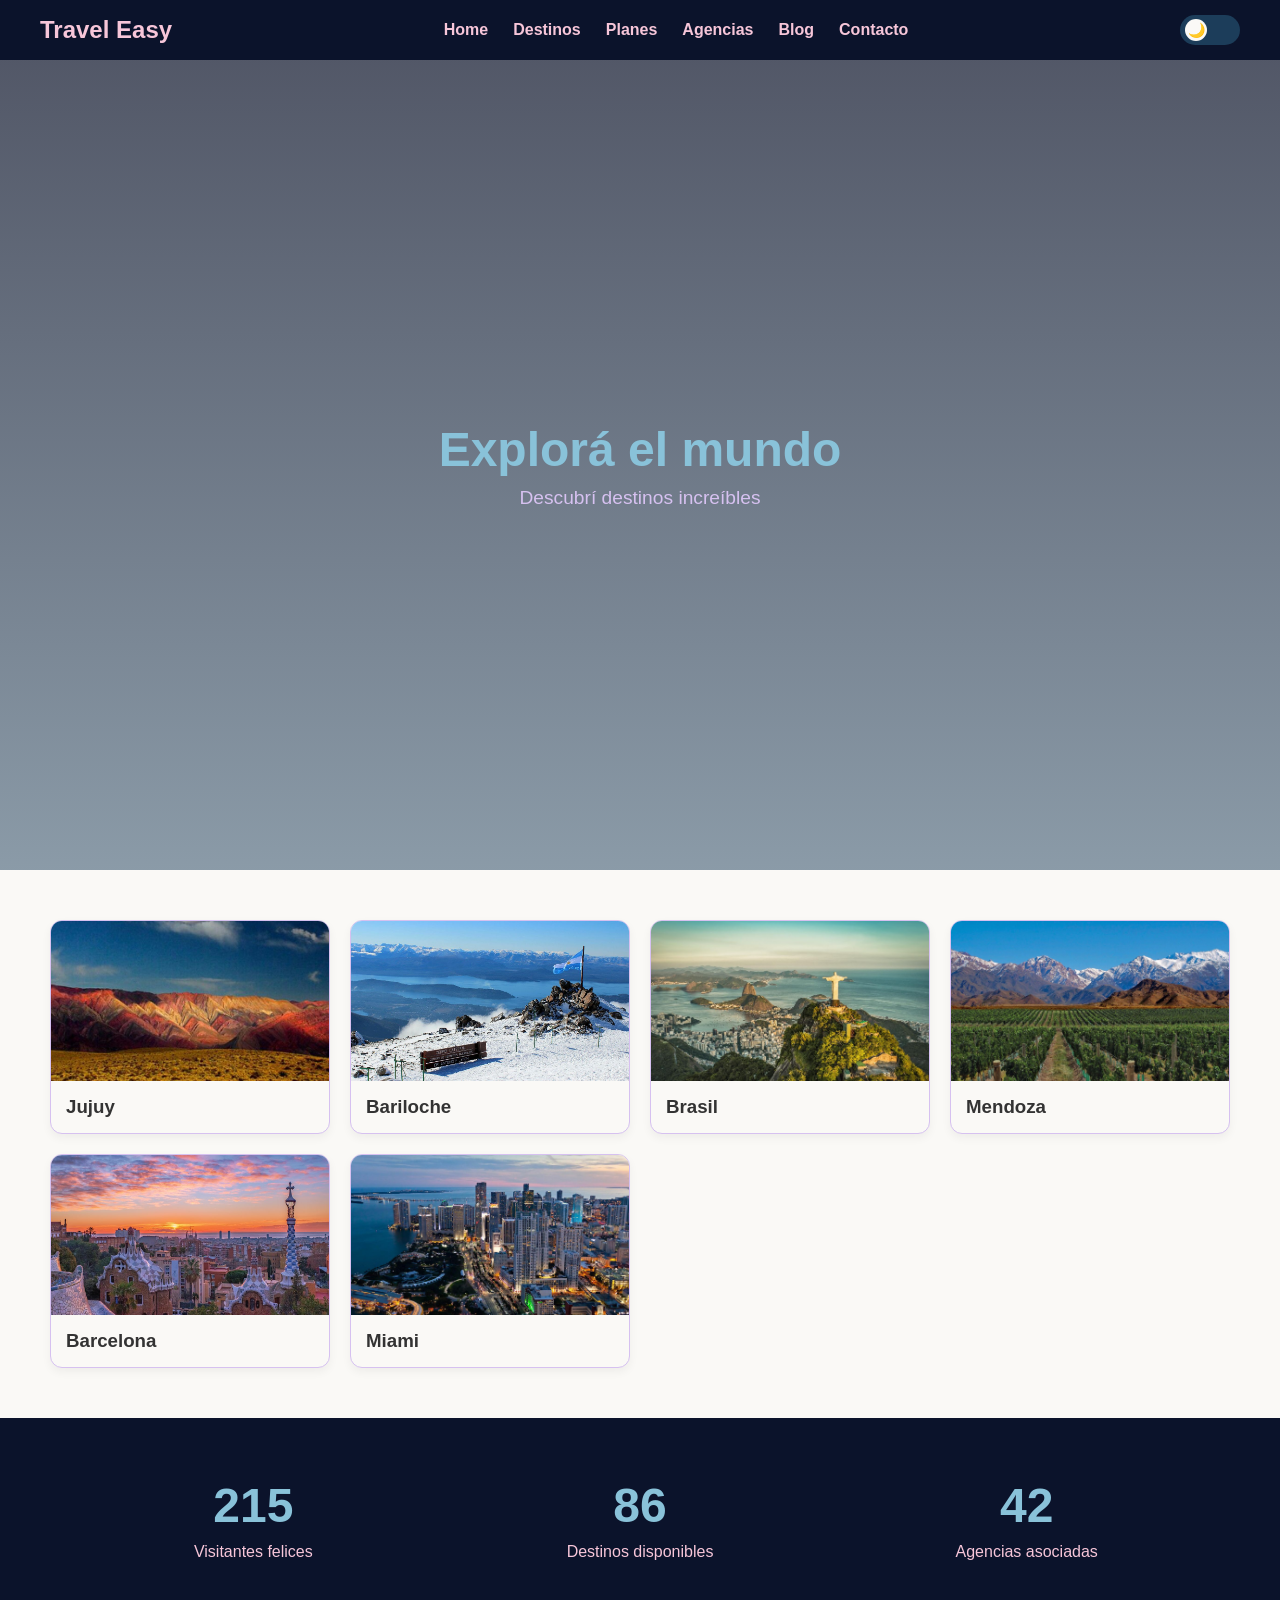
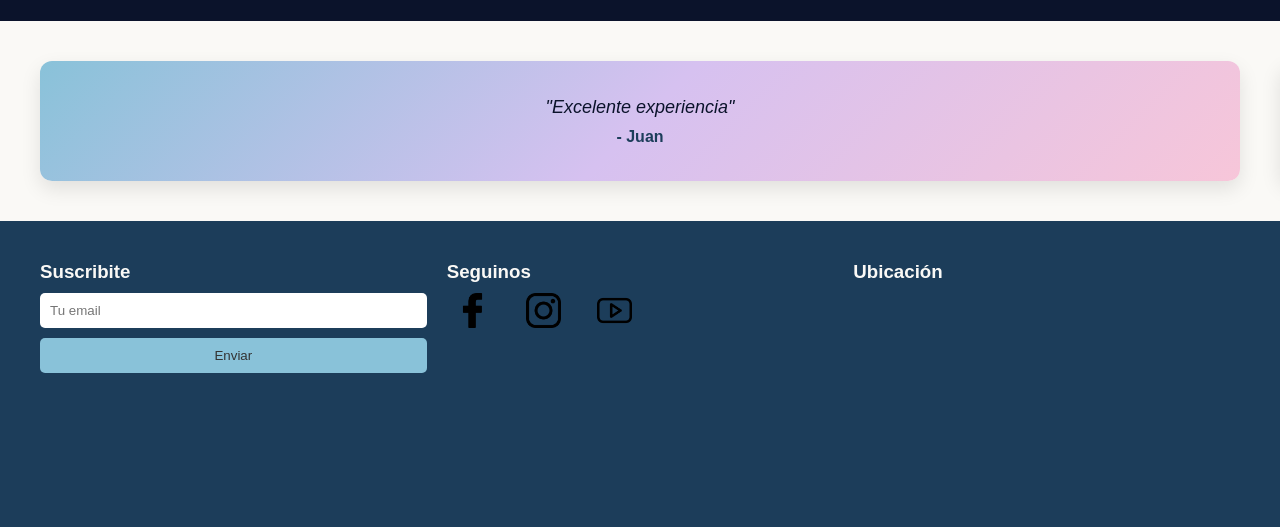
==== index.html @ 2bf137f0 "Proyecto version final" ====
<!DOCTYPE html>
<html lang="es">
<head>
  <meta charset="UTF-8">
  <title>Travel Easy</title>
  <link rel="stylesheet" href="/css/index.css">
  <link rel="stylesheet" href="/css/styles.css" >
</head>
<body>

<!-- ================= HEADER ================= -->
<header>
  <nav class="navbar">
    <h2><a href="/index.html" class="logo">Travel Easy</a></h2>
<ul>

  <li><a href="/index.html">Home</a></li>

  <li>
    <a href="/destino.html">Destinos</a>
    <div class="mega-menu">
      <div>
        <h4>Argentina</h4>
        <p>Jujuy</p>
        <p>Mendoza</p>
        <p>Bariloche</p>
      </div>
      <div>
        <h4>Internacional</h4>
        <p>Brasil</p>
        <p>España</p>
        <p>Italia</p>
      </div>
      <div>
        <h4>Populares</h4>
        <p>Playas</p>
        <p>Montañas</p>
        <p>Ciudades</p>
      </div>
    </div>
  </li>

  <li>
    <a href="/precio.html">Planes</a>
    <div class="mega-menu">
      <div>
        <h4>Ofertas</h4>
        <p>Promo verano</p>
        <p>Descuentos</p>
      </div>
      <div>
        <h4>Planes</h4>
        <p>Premium</p>
        <p>Económico</p>
      </div>
    </div>
  </li>

  <li>
    <a href="/agencia.html">Agencias</a>
  </li>

  <li>
    <a href="/blog.html">Blog</a>
  </li>

  <li>
    <a href="/contacto.html">Contacto</a>
  </li>

</ul>
         <button id="toggleDark" class="toggle-btn">
  <span class="icon">🌙</span>
</button>
  </nav>
</header>

<!-- ================= HERO ================= -->
<section class="hero">
  <video autoplay muted loop>
    <source src="/assets/video/videocompacto.mp4" type="video/mp4">
  </video>

  <div class="hero-content">
    <h1>Explorá el mundo</h1>
    <p>Descubrí destinos increíbles</p>
  </div>
</section>

<!-- ================= DESTINOS ================= -->
<section class="destinos">
  <div class="card">
    <img src="/assets/img/jujuy.jpg" alt="">
    <h3>Jujuy</h3>
  </div>

  <div class="card">
    <img src="/assets/img/bariloche.jpg" alt="">
    <h3>Bariloche</h3>
  </div>

  <div class="card">
    <img src="/assets/img/brasil.jpg" alt="">
    <h3>Brasil</h3>
  </div>
  <div class="card">
  <img src="/assets/img/mendoza.jpg" alt="">
  <h3>Mendoza</h3>
</div>
<div class="card">
  <img src="/assets/img/barcelona.jpg" alt="">
  <h3>Barcelona</h3>
</div>

<div class="card">
  <img src="/assets/img/miami.jpg" alt="">
  <h3>Miami</h3>
</div>
</section>

<!-- ================= CONTADOR ================= -->
<section class="contador">

  <div class="contador-item">
    <div class="numero" data-target="500">0</div>
    <p>Visitantes felices</p>
  </div>

  <div class="contador-item">
    <div class="numero" data-target="120">0</div>
    <p>Destinos disponibles</p>
  </div>

  <div class="contador-item">
    <div class="numero" data-target="80">0</div>
    <p>Agencias asociadas</p>
  </div>

</section>

<!-- ================= TESTIMONIOS ================= -->
<section class="testimonios">
  <div class="slider">

    <div class="testimonio">
      <div class="testimonio-box">
        <p>"Excelente experiencia"</p>
        <h4>- Juan</h4>
      </div>
    </div>

    <div class="testimonio">
      <div class="testimonio-box">
        <p>"Viaje inolvidable"</p>
        <h4>- María</h4>
      </div>
    </div>

    <div class="testimonio">
      <div class="testimonio-box">
        <p>"Muy recomendable"</p>
        <h4>- Carlos</h4>
      </div>
    </div>

  </div>
</section>

<!-- ================= FOOTER ================= -->
<footer>
  <div class="footer-container">

    <!-- Newsletter -->
    <div class="footer-form">
      <h3>Suscribite</h3>
      <input type="email" placeholder="Tu email">
      <button>Enviar</button>
    </div>

    <!-- Redes -->
<div class="redes">
  <h3>Seguinos</h3>

  <div class="iconos">
    <a href="#"><img class="icono" src="./assets/iconos/face.png"></a>
    <a href="#"><img class="icono" src="./assets/iconos/insta.png"></a>
    <a href="#"><img class="icono" src="./assets/iconos/yt.png"></a>
  </div>
</div>

    <!-- Mapa -->
    <div class="mapa">
      <h3>Ubicación</h3>
      <iframe 
        src="https://www.google.com/maps?q=Jujuy&output=embed">
      </iframe>
    </div>

  </div>
</footer>
<script src="/js/theme-toogle.js"></script>
<script src="/js/contador.js"></script>
</body>
</html>
---- css/index.css ----
/* =========================
   HERO VIDEO
========================= */
.hero {
  position: relative;
  height: 90vh;
  overflow: hidden;
}

.hero video {
  width: 100%;
  height: 100%;
  object-fit: cover;
}

/* 🎨 overlay con midnight + efecto */
.hero::before {
  content: "";
  position: absolute;
  width: 100%;
  height: 100%;
  background: linear-gradient(
    rgba(11, 19, 43, 0.7),   /* midnight */
    rgba(28, 61, 90, 0.5)    /* sapphire */
  );
}

/* texto */
.hero-content {
  position: absolute;
  top: 50%;
  left: 50%;
  transform: translate(-50%, -50%);
  color: var(--lace);
  text-align: center;
  animation: fadeIn 2s ease-in-out;
}

.hero-content h1 {
  font-size: 3rem;
  color: var(--bridal-blue);
}

.hero-content p {
  margin-top: 10px;
  font-size: 1.2rem;
  color: var(--lavender);
}

@keyframes fadeIn {
  from {opacity: 0; transform: translate(-50%, -60%);}
  to {opacity: 1; transform: translate(-50%, -50%);}
}

/* =========================
   DESTINOS (CARDS)
========================= */
.destinos {
  padding: 50px;
  display: grid;
grid-template-columns: repeat(auto-fit, minmax(250px, 1fr));
  gap: 20px;
  background: var(--lace);
}
.destinos .card h3{
  color: var(--color-texto);
}

.destinos .card {
  background: var(--lace);
  border: 1px solid var(--lavender);
  border-radius: 12px;
  overflow: hidden;
  cursor: pointer;

  transition: 
    transform 0.4s ease,
    box-shadow 0.4s ease,
    border-color 0.3s ease;
    
  box-shadow: 0 4px 10px rgba(0,0,0,0.05);
}

.destinos .card img {
  width: 100%;
  height: 160px;
  object-fit: cover;
  display: block;
  transition: transform 0.4s ease;
}

.destinos .card:hover img {
  transform: scale(1.1);
}

.card h3 {
  padding: 15px;
}

.destinos .card:hover {
  transform: translateY(-10px) scale(1.02);
  border-color: var(--bridal-blue);
  box-shadow: 0 15px 30px rgba(0,0,0,0.2);
}

/* =========================
   CONTADOR ANIMADO
========================= */
.contador {
  display: flex;
  justify-content: space-around;
  text-align: center;
  padding: 60px;
  background: var(--midnight);
  color: var(--lace);
}

.contador-item {
  flex: 1;
}

.numero {
  font-size: 3rem;
  font-weight: bold;
  color: var(--bridal-blue);
}

.contador p {
  margin-top: 10px;
  color: var(--petal);
}

/* =========================
   TESTIMONIOS (CARRUSEL CSS)
========================= */
.testimonios {
  width: 100%;
  height: 200px;
  overflow: hidden;
  background: var(--lace);
  padding: 20px;
}

.slider {
  display: flex;
  height: 100%;
  animation: slide 15s infinite;
}

.slider:hover {
  animation-play-state: paused;
}

.testimonio {
  min-width: 100%;
  height: 100%;

  padding: 20px;

  display: flex;
  align-items: center;
  justify-content: center;
}

.testimonio-box {
  width: 100%;
  height: 100%;

  display: flex;
  flex-direction: column;
  align-items: center;
  justify-content: center;

  background: linear-gradient(
    135deg,
    var(--bridal-blue),
    var(--lavender),
    var(--petal)
  );

  border-radius: 12px;
  box-shadow: 0 8px 20px rgba(0,0,0,0.1);

  color: var(--midnight);
  text-align: center;
}

.testimonio-box p {
  font-size: 18px;
  font-style: italic;
}

.testimonio-box h4 {
  margin-top: 10px;
  color: var(--sapphire);
}

@keyframes slide {
  0%,20% { transform: translateX(0); }
  25%,45% { transform: translateX(-100%); }
  50%,70% { transform: translateX(-200%); }
  75%,100% { transform: translateX(0); }
}
---- css/styles.css ----
:root {
  --midnight: #0b132b;
  --sapphire: #1c3d5a;
  --petal: #f7c6d9;
  --lace: #faf9f6;
  --lavender: #d6c1f0;
  --bridal-blue: #89c2d9;

  --color-primario: var(--midnight);
  --color-secundario: var(--sapphire);
  --color-acento: var(--bridal-blue);
  --color-fondo: var(--lace);
  --color-texto: #333;
}

* {
  margin: 0;
  padding: 0;
  box-sizing: border-box;
  font-family: 'Segoe UI', sans-serif;
}

html {
  scroll-behavior: smooth;
}

body {
  background: var(--color-fondo);
  color: var(--color-texto);
}

/* =========================
   HEADER + MEGA MENU
========================= */
header {
  background: var(--color-primario);
  color: white;
  padding: 15px 40px;
  position: sticky;
  top: 0;
  z-index: 1000;
}

.navbar {
  display: flex;
  justify-content: space-between;
  align-items: center;
}

.navbar ul {
  list-style: none;
  display: flex;
  gap: 25px;
}

.navbar a {
  color: var(--petal);
  text-decoration: none;
  font-weight: bold;
  position: relative;
}

/* animación underline */
.navbar a::after {
  content: "";
  position: absolute;
  width: 0%;
  height: 2px;
  bottom: -5px;
  left: 0;
  background: var(--bridal-blue);
  transition: 0.3s;
}

.navbar a:hover::after {
  width: 100%;
}

/* Mega menú */
.mega-menu {
  position: absolute;
  top: 60px;
  left: 0;
  width: 100%;
  background: white;
  color: black;
  display: none;
  padding: 30px;
}

.navbar li:hover .mega-menu {
  display: flex;
  justify-content: space-around;
}

.mega-menu div {
  width: 30%;
}

/* RESPONSIVE MENU */
@media (max-width: 768px) {
  .mega-menu {
    position: static;
    display: flex;
    flex-direction: column;
    gap: 10px;
  }

  .navbar ul {
    flex-direction: column;
  }
}

/* =========================
   FOOTER
========================= */
footer {
  background: var(--color-secundario);
  color: var(--lace);
  padding: 40px;
}

.footer-container {
  display: grid;
  grid-template-columns: repeat(auto-fit, minmax(250px,1fr));
  gap: 20px;
}

/* Formulario */
.footer-form input {
  width: 100%;
  padding: 10px;
  margin: 10px 0;
  border: none;
  border-radius: 5px;
}

.footer-form button {
  padding: 10px;
  width: 100%;
  background: var(--bridal-blue);
  border: none;
  color: var(--color-texto);
  cursor: pointer;
  border-radius: 5px;
  transition: 0.3s;
}

.footer-form button:hover {
  background: var(--petal);
}

/* Redes */
.redes {
  display: flex;
  flex-direction: column; 
  align-items: flex-start;
  gap: 10px;
}

.redes a {
  color: white;
  margin-right: 10px;
  font-size: 1.5rem;
  transition: 0.3s;
}

.redes a:hover {
  color: var(--lavender);
}

.iconos {
  display: flex;
  gap: 10px;
}

.icono {
  width: 35px;
  height: 35px;
  object-fit: contain;
  margin: 0 8px;
  transition: 0.3s ease;
  cursor: pointer;
}

.icono:hover {
  transform: scale(1.2);
}

/* Mapa */
.mapa iframe {
  width: 100%;
  height: 200px;
  border: none;
}

/* =========================
   DARK MODE
========================= */
body.dark-mode {

  --lace: #06140f;
  --midnight: #0b2b1e;
  --sapphire: #134a32;

  --color-texto: #e6fff4;

  --bridal-blue: #2ee59d;
  --lavender: #a7f3d0;
  --petal: #e4b02f;

  --color-primario: var(--midnight);
  --color-secundario: var(--sapphire);
  --color-acento: var(--bridal-blue);
  --color-fondo: var(--lace);
}

body.dark-mode header {
  background: #071a12;
}

body.dark-mode .card {
  background: var(--petal);
  border: 1px solid rgba(46, 229, 157, 0.2);
  box-shadow: 0 10px 25px rgba(0,0,0,0.5);
}

body.dark-mode .blog .card {
  background: var(--petal);
  border: none;
  box-shadow: none;
}

body.dark-mode .agencias .card {
  border: none !important;
  background: transparent;
}

body.dark-mode button:hover {
  background: var(--petal);
}

/* =========================
   BOTÓN TOGGLE
========================= */
.toggle-btn {
  width: 60px;
  height: 30px;
  background: var(--sapphire);
  border-radius: 30px;
  border: none;
  cursor: pointer;
  position: relative;
  display: flex;
  align-items: center;
  padding: 5px;
  transition: 0.3s;
}

.toggle-btn .icon {
  width: 22px;
  height: 22px;
  background: var(--lace);
  border-radius: 50%;
  display: flex;
  align-items: center;
  justify-content: center;
  font-size: 14px;

  position: absolute;
  left: 5px;
  transition: 0.3s;
}

body.dark-mode .toggle-btn {
  background: var(--bridal-blue);
}

body.dark-mode .toggle-btn .icon {
  left: 32px;
}
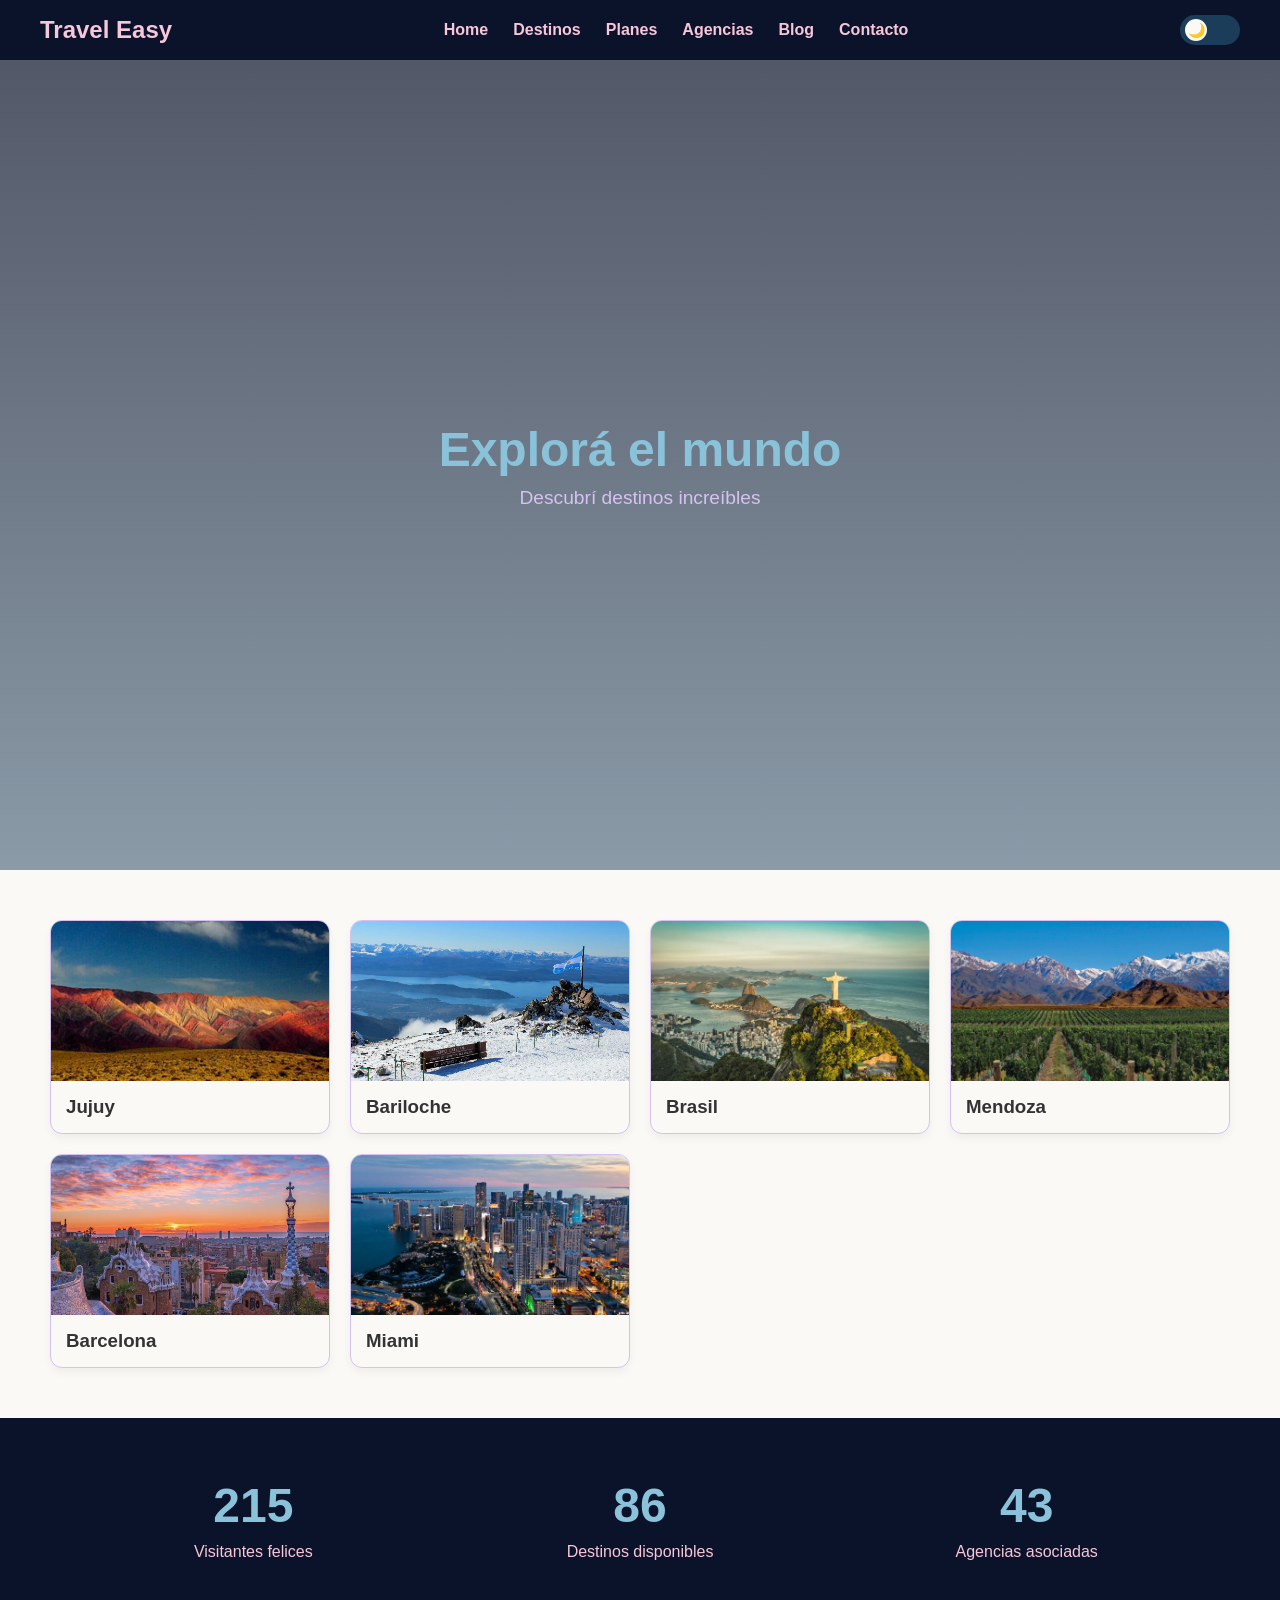
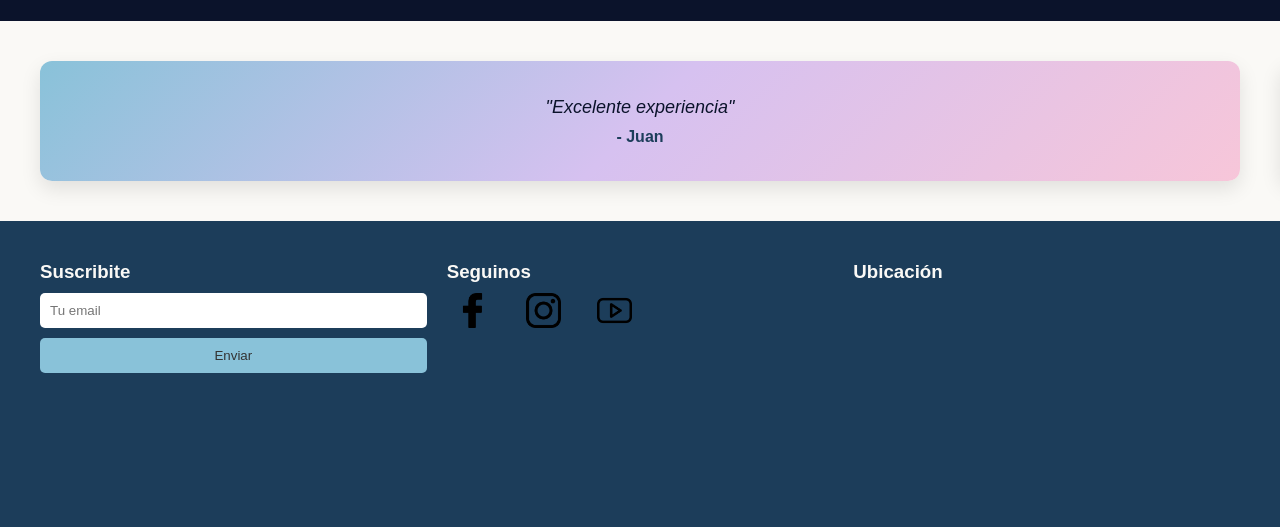
==== commit 2b7f793e: "corrigiendo las rutas de las carpetas" ====
--- a/index.html
+++ b/index.html
@@ -3,21 +3,21 @@
 <head>
   <meta charset="UTF-8">
   <title>Travel Easy</title>
-  <link rel="stylesheet" href="/css/index.css">
-  <link rel="stylesheet" href="/css/styles.css" >
+  <link rel="stylesheet" href="./css/index.css">
+  <link rel="stylesheet" href="./css/styles.css" >
 </head>
 <body>
 
 <!-- ================= HEADER ================= -->
 <header>
   <nav class="navbar">
-    <h2><a href="/index.html" class="logo">Travel Easy</a></h2>
+    <h2><a href="./index.html" class="logo">Travel Easy</a></h2>
 <ul>
 
-  <li><a href="/index.html">Home</a></li>
-
-  <li>
-    <a href="/destino.html">Destinos</a>
+  <li><a href="./index.html">Home</a></li>
+
+  <li>
+    <a href="./destino.html">Destinos</a>
     <div class="mega-menu">
       <div>
         <h4>Argentina</h4>
@@ -41,7 +41,7 @@
   </li>
 
   <li>
-    <a href="/precio.html">Planes</a>
+    <a href="./precio.html">Planes</a>
     <div class="mega-menu">
       <div>
         <h4>Ofertas</h4>
@@ -57,15 +57,15 @@
   </li>
 
   <li>
-    <a href="/agencia.html">Agencias</a>
-  </li>
-
-  <li>
-    <a href="/blog.html">Blog</a>
-  </li>
-
-  <li>
-    <a href="/contacto.html">Contacto</a>
+    <a href="./agencia.html">Agencias</a>
+  </li>
+
+  <li>
+    <a href="./blog.html">Blog</a>
+  </li>
+
+  <li>
+    <a href="./contacto.html">Contacto</a>
   </li>
 
 </ul>
@@ -78,7 +78,7 @@
 <!-- ================= HERO ================= -->
 <section class="hero">
   <video autoplay muted loop>
-    <source src="/assets/video/videocompacto.mp4" type="video/mp4">
+    <source src="./assets/video/videocompacto.mp4" type="video/mp4">
   </video>
 
   <div class="hero-content">
@@ -90,30 +90,30 @@
 <!-- ================= DESTINOS ================= -->
 <section class="destinos">
   <div class="card">
-    <img src="/assets/img/jujuy.jpg" alt="">
+    <img src="./assets/img/jujuy.jpg" alt="">
     <h3>Jujuy</h3>
   </div>
 
   <div class="card">
-    <img src="/assets/img/bariloche.jpg" alt="">
+    <img src="./assets/img/bariloche.jpg" alt="">
     <h3>Bariloche</h3>
   </div>
 
   <div class="card">
-    <img src="/assets/img/brasil.jpg" alt="">
+    <img src="./assets/img/brasil.jpg" alt="">
     <h3>Brasil</h3>
   </div>
   <div class="card">
-  <img src="/assets/img/mendoza.jpg" alt="">
+  <img src="./assets/img/mendoza.jpg" alt="">
   <h3>Mendoza</h3>
 </div>
 <div class="card">
-  <img src="/assets/img/barcelona.jpg" alt="">
+  <img src="./assets/img/barcelona.jpg" alt="">
   <h3>Barcelona</h3>
 </div>
 
 <div class="card">
-  <img src="/assets/img/miami.jpg" alt="">
+  <img src="./assets/img/miami.jpg" alt="">
   <h3>Miami</h3>
 </div>
 </section>
@@ -198,7 +198,7 @@
 
   </div>
 </footer>
-<script src="/js/theme-toogle.js"></script>
-<script src="/js/contador.js"></script>
+<script src="./js/theme-toogle.js"></script>
+<script src="./js/contador.js"></script>
 </body>
 </html>
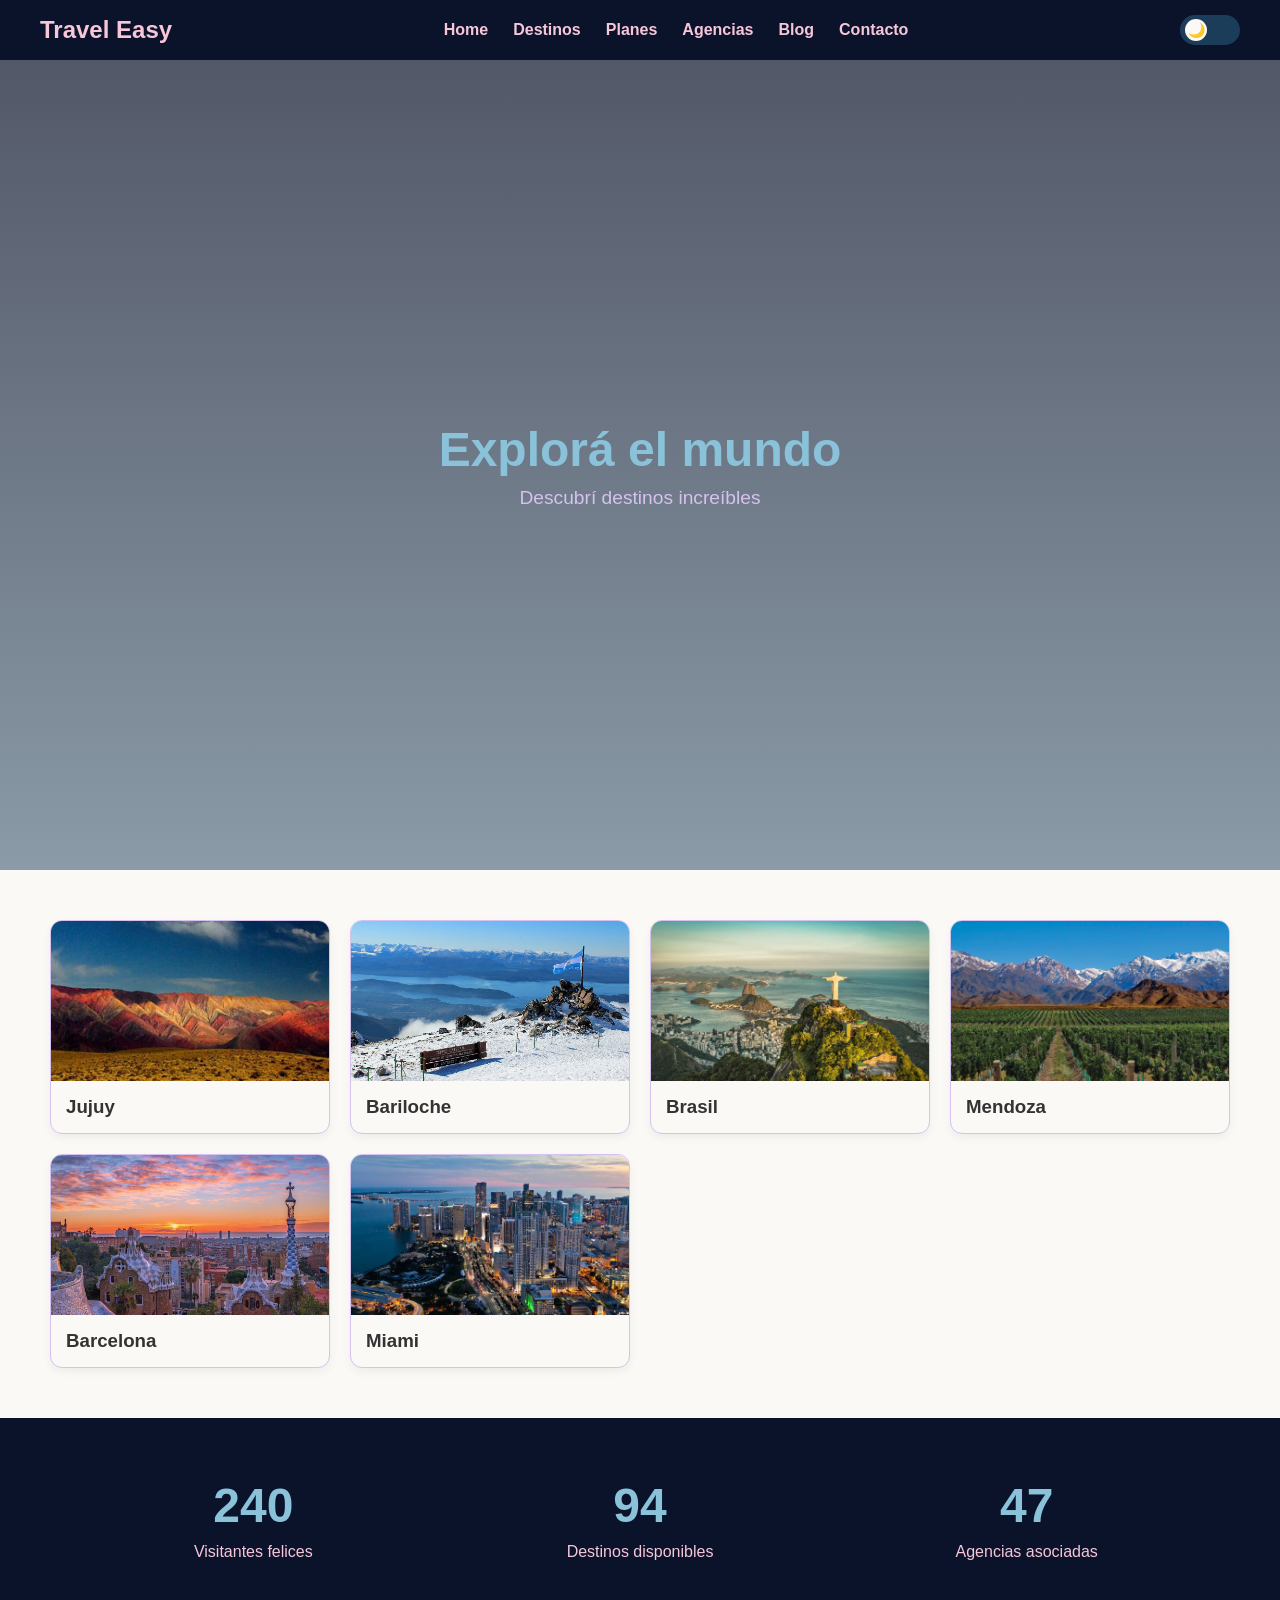
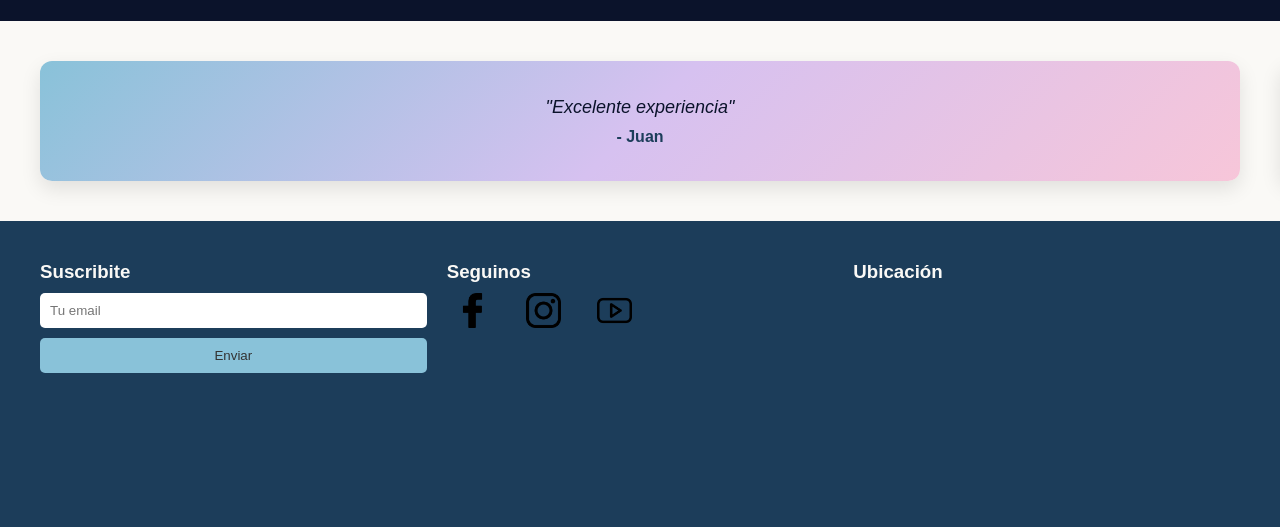
==== commit b1a1ebaf: "corrigiendo unos errores del navbar" ====
--- a/index.html
+++ b/index.html
@@ -16,7 +16,7 @@
 
   <li><a href="./index.html">Home</a></li>
 
-  <li>
+  <li class="dropdown">
     <a href="./destino.html">Destinos</a>
     <div class="mega-menu">
       <div>
--- a/css/styles.css
+++ b/css/styles.css
@@ -22,6 +22,10 @@
 
 html {
   scroll-behavior: smooth;
+}
+
+section {
+  scroll-margin-top: 100px;
 }
 
 body {
@@ -45,6 +49,7 @@
   display: flex;
   justify-content: space-between;
   align-items: center;
+  width: 100%;
 }
 
 .navbar ul {
@@ -79,35 +84,78 @@
 /* Mega menú */
 .mega-menu {
   position: absolute;
-  top: 60px;
+  top: 100%;
   left: 0;
   width: 100%;
   background: white;
   color: black;
   display: none;
   padding: 30px;
+   z-index: 9999;
+   border-radius: 10px;
+  box-shadow: 0 10px 25px rgba(0,0,0,0.15);
+
+}
+.navbar li {
+  position: static;
+}
+
+.navbar li .mega-menu {
+  display: none;
 }
 
 .navbar li:hover .mega-menu {
-  display: flex;
-  justify-content: space-around;
+  position: absolute;
+  top: 100%;
+
+  left: 0;
+  right: 0;   
+
+  width: 100%;
+
+  display: flex;
+  justify-content: space-between;
+  gap: 20px;
+
+  background: white;
+  padding: 30px;
+  z-index: 9999;
 }
 
 .mega-menu div {
-  width: 30%;
+  flex: 1;
 }
 
 /* RESPONSIVE MENU */
 @media (max-width: 768px) {
-  .mega-menu {
-    position: static;
-    display: flex;
+
+  .navbar ul {
     flex-direction: column;
     gap: 10px;
   }
 
-  .navbar ul {
+  /* el mega menú NO debe usar hover en mobile */
+  .navbar li .mega-menu {
+    position: static;
+    display: none;
     flex-direction: column;
+    width: 100%;
+    padding: 15px;
+  }
+
+  /* se abre solo si lo activás */
+  .navbar li.active .mega-menu {
+    display: flex;
+  }
+
+  /* columnas corregidas */
+  .mega-menu div {
+    width: 100%;
+  }
+
+  /* desactiva hover en mobile */
+  .navbar li:hover .mega-menu {
+    display: none;
   }
 }
 
